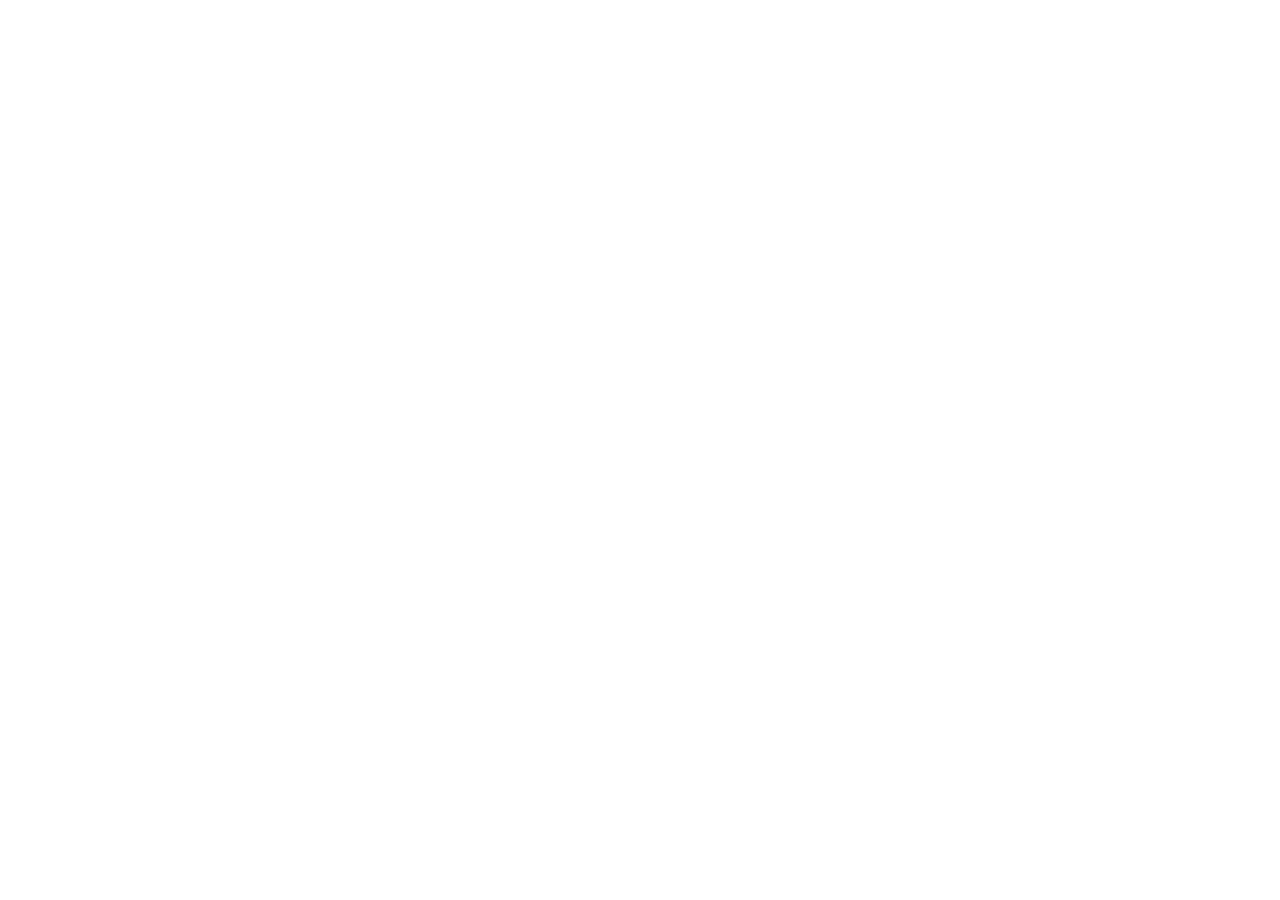
==== src/index.html @ 79714440 "Upload the site" ====
<!doctype html>
<html lang="en">
  <head>
    <meta charset="UTF-8" />
    <meta name="viewport" content="width=device-width, initial-scale=1.0" />
    <title>My Google AI Studio App</title>
    <script type="module" crossorigin src="/assets/index-BWp8dYPQ.js"></script>
    <link rel="stylesheet" crossorigin href="/assets/index--TZGai0R.css">
  </head>
  <body>
    <div id="root"></div>
  </body>
</html>
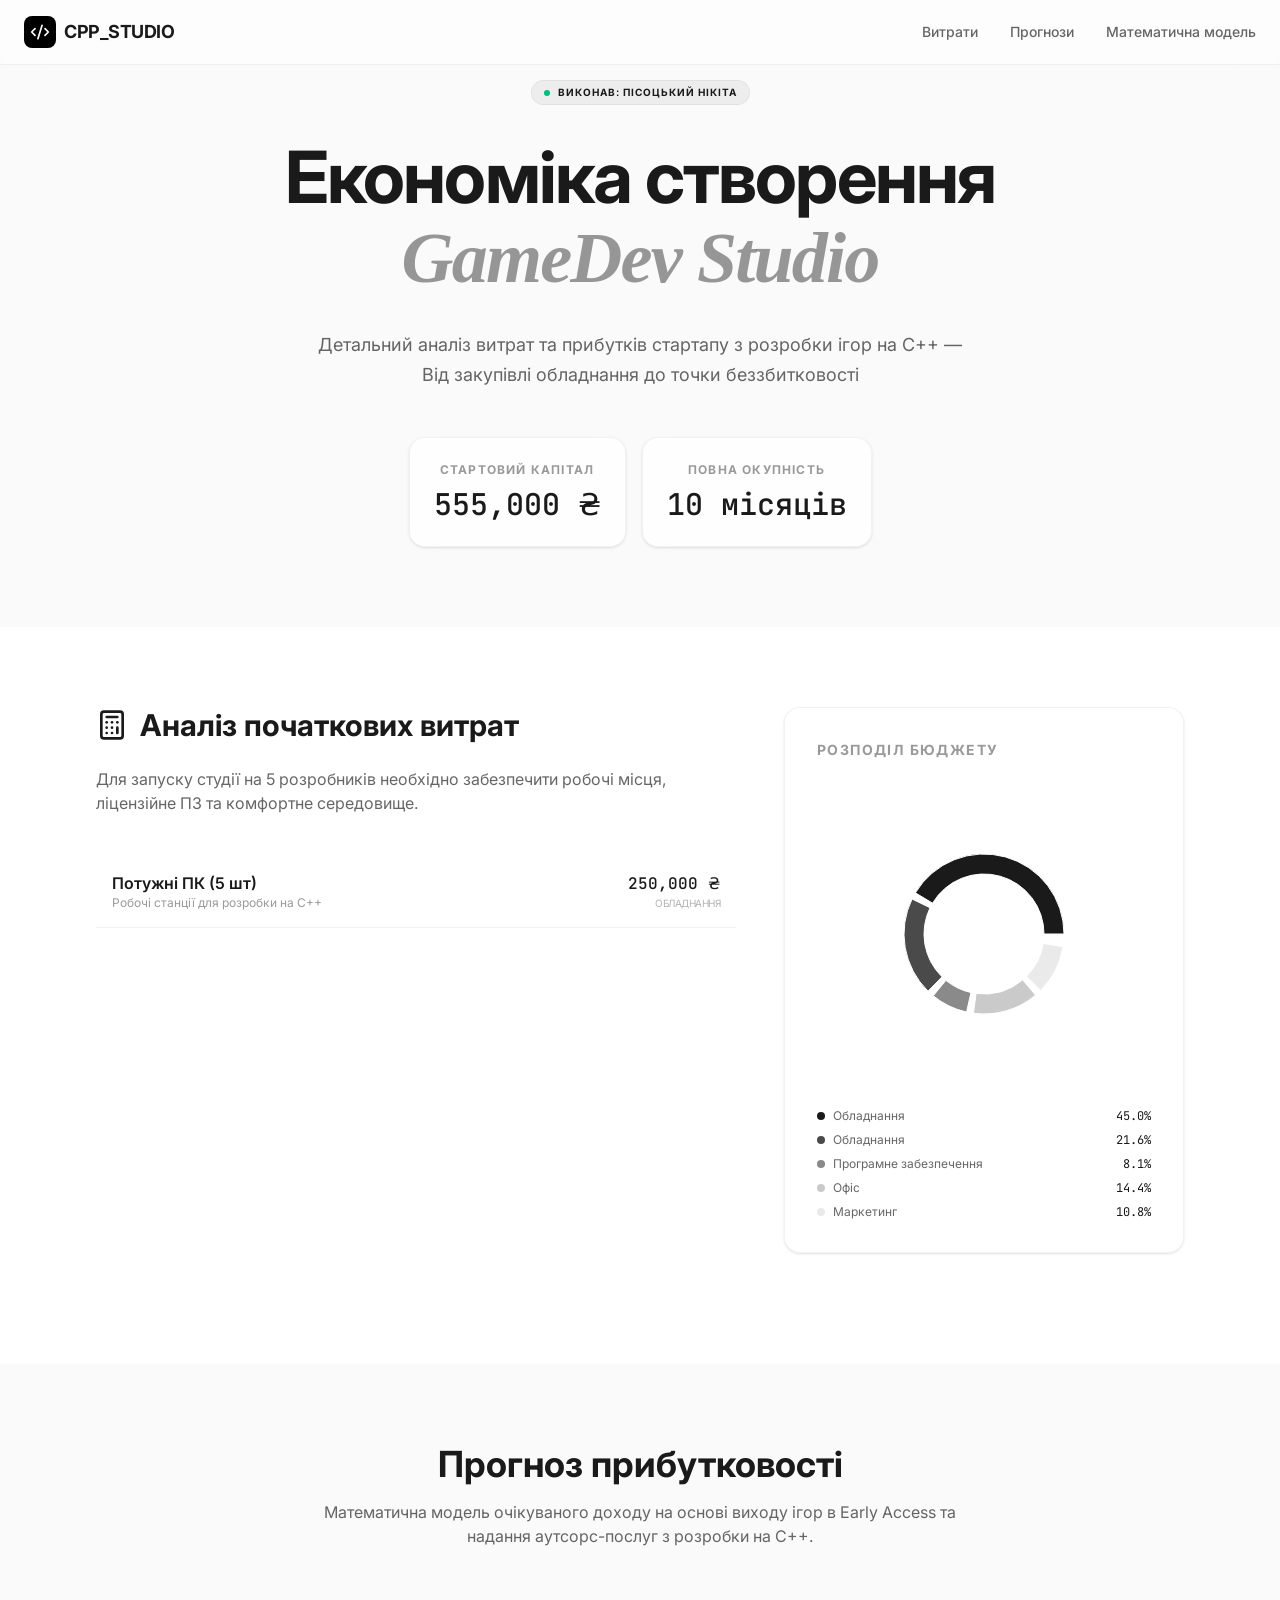
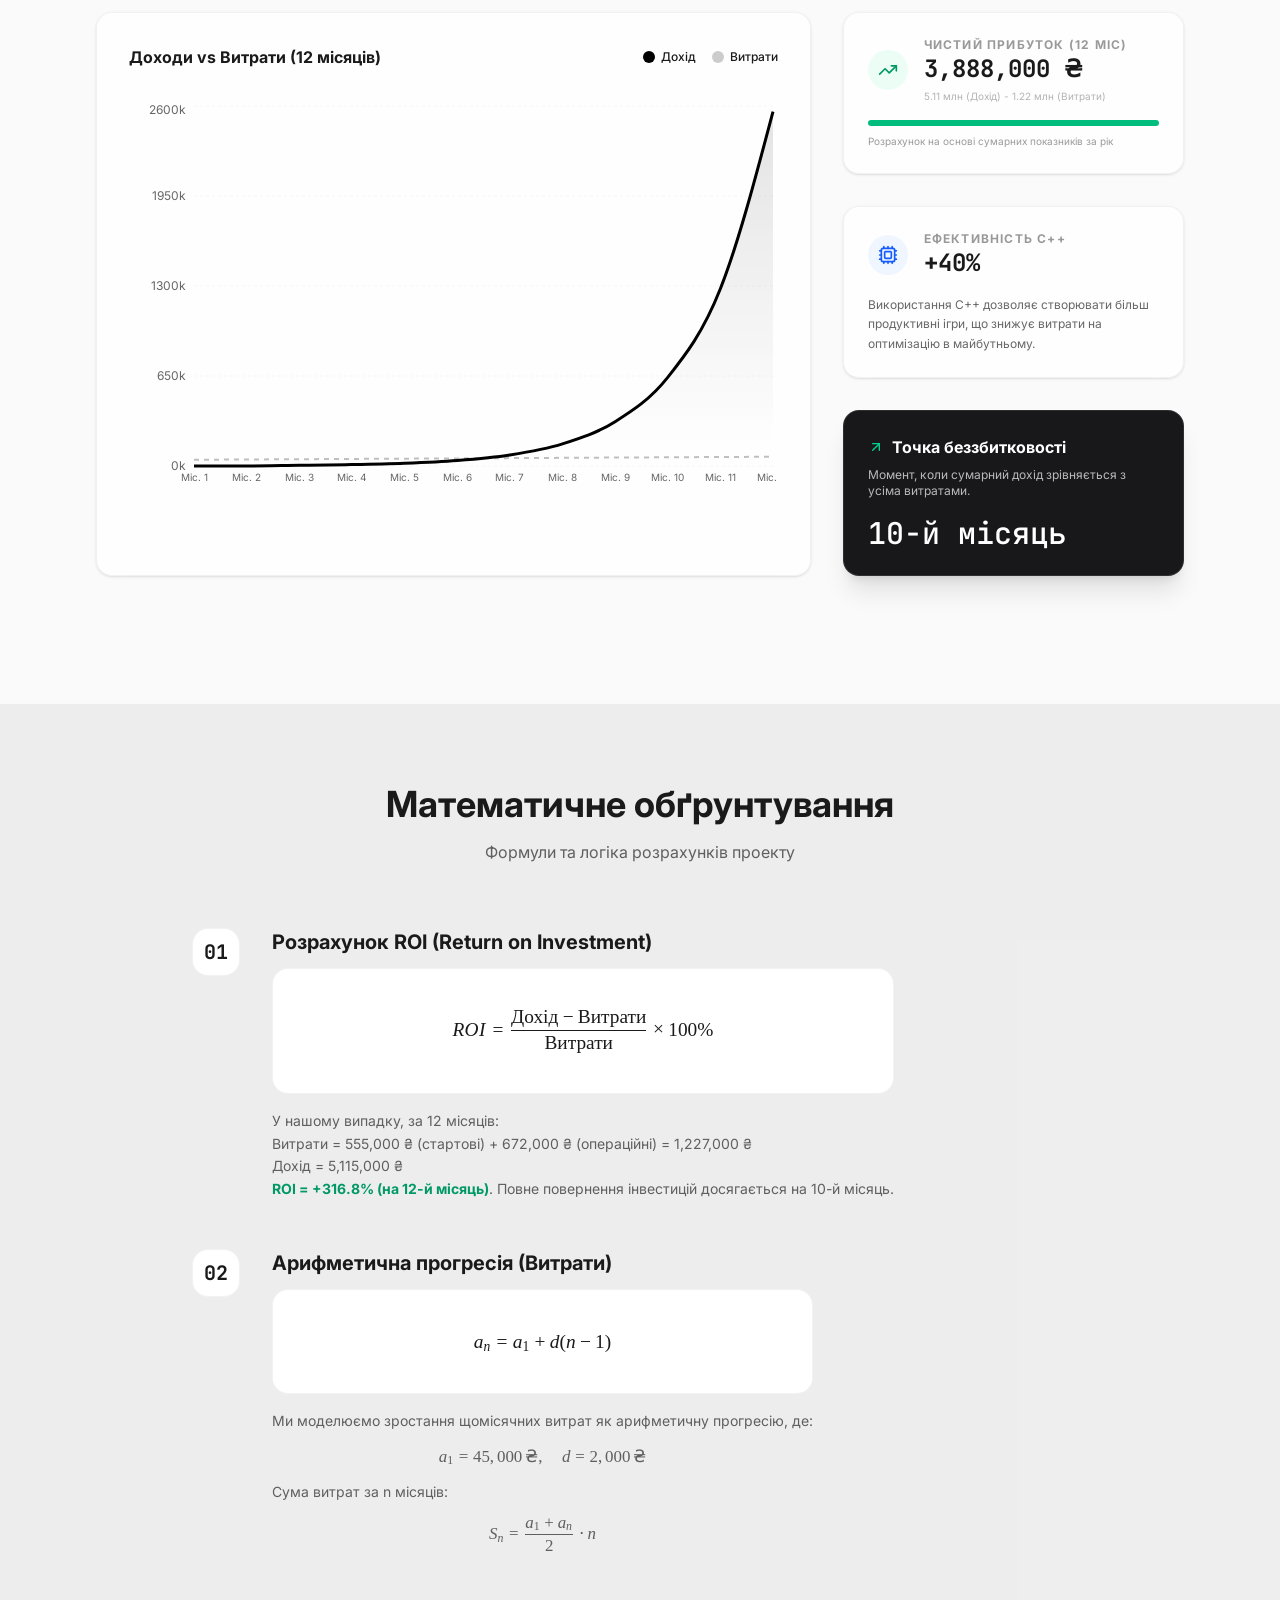
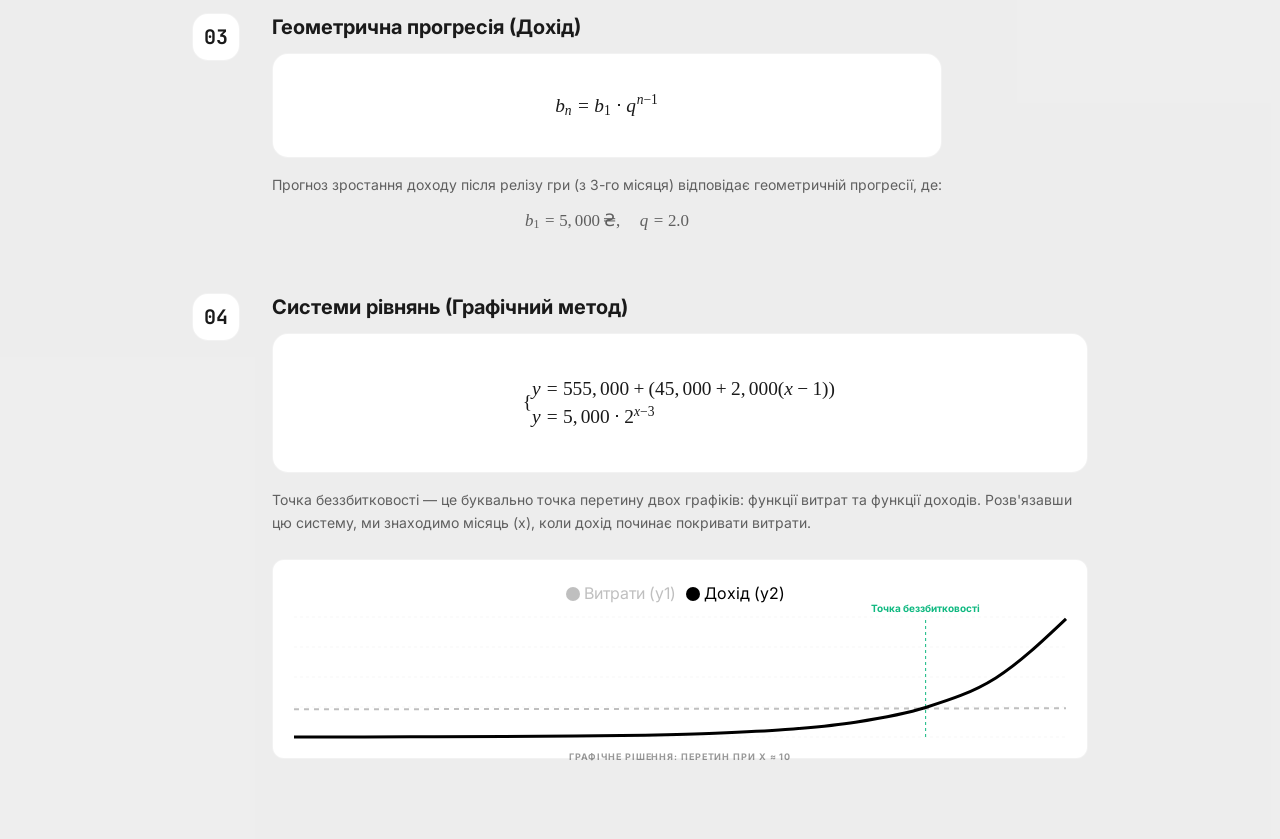
==== commit a95e2fb1: "UPDATED!" ====
--- a/src/index.html
+++ b/src/index.html
@@ -3,9 +3,9 @@
   <head>
     <meta charset="UTF-8" />
     <meta name="viewport" content="width=device-width, initial-scale=1.0" />
-    <title>My Google AI Studio App</title>
-    <script type="module" crossorigin src="/assets/index-BWp8dYPQ.js"></script>
-    <link rel="stylesheet" crossorigin href="/assets/index--TZGai0R.css">
+    <title>CppStudio | Math Project</title>
+    <script type="module" crossorigin src="./assets/index-BYN1_h3f.js"></script>
+    <link rel="stylesheet" crossorigin href="./assets/index-CWiPK-jm.css">
   </head>
   <body>
     <div id="root"></div>
--- a/src/assets/index-CWiPK-jm.css
+++ b/src/assets/index-CWiPK-jm.css
@@ -0,0 +1 @@
+@import"https://fonts.googleapis.com/css2?family=Inter:wght@300;400;500;600;700&family=JetBrains+Mono:wght@400;500&display=swap";@font-face{font-display:block;font-family:KaTeX_AMS;font-style:normal;font-weight:400;src:url(/assets/KaTeX_AMS-Regular-BQhdFMY1.woff2) format("woff2"),url(/assets/KaTeX_AMS-Regular-DMm9YOAa.woff) format("woff"),url(/assets/KaTeX_AMS-Regular-DRggAlZN.ttf) format("truetype")}@font-face{font-display:block;font-family:KaTeX_Caligraphic;font-style:normal;font-weight:700;src:url(/assets/KaTeX_Caligraphic-Bold-Dq_IR9rO.woff2) format("woff2"),url(/assets/KaTeX_Caligraphic-Bold-BEiXGLvX.woff) format("woff"),url(/assets/KaTeX_Caligraphic-Bold-ATXxdsX0.ttf) format("truetype")}@font-face{font-display:block;font-family:KaTeX_Caligraphic;font-style:normal;font-weight:400;src:url(/assets/KaTeX_Caligraphic-Regular-Di6jR-x-.woff2) format("woff2"),url(/assets/KaTeX_Caligraphic-Regular-CTRA-rTL.woff) format("woff"),url(/assets/KaTeX_Caligraphic-Regular-wX97UBjC.ttf) format("truetype")}@font-face{font-display:block;font-family:KaTeX_Fraktur;font-style:normal;font-weight:700;src:url(/assets/KaTeX_Fraktur-Bold-CL6g_b3V.woff2) format("woff2"),url(/assets/KaTeX_Fraktur-Bold-BsDP51OF.woff) format("woff"),url(/assets/KaTeX_Fraktur-Bold-BdnERNNW.ttf) format("truetype")}@font-face{font-display:block;font-family:KaTeX_Fraktur;font-style:normal;font-weight:400;src:url(/assets/KaTeX_Fraktur-Regular-CTYiF6lA.woff2) format("woff2"),url(/assets/KaTeX_Fraktur-Regular-Dxdc4cR9.woff) format("woff"),url(/assets/KaTeX_Fraktur-Regular-CB_wures.ttf) format("truetype")}@font-face{font-display:block;font-family:KaTeX_Main;font-style:normal;font-weight:700;src:url(/assets/KaTeX_Main-Bold-Cx986IdX.woff2) format("woff2"),url(/assets/KaTeX_Main-Bold-Jm3AIy58.woff) format("woff"),url(/assets/KaTeX_Main-Bold-waoOVXN0.ttf) format("truetype")}@font-face{font-display:block;font-family:KaTeX_Main;font-style:italic;font-weight:700;src:url(/assets/KaTeX_Main-BoldItalic-DxDJ3AOS.woff2) format("woff2"),url(/assets/KaTeX_Main-BoldItalic-SpSLRI95.woff) format("woff"),url(/assets/KaTeX_Main-BoldItalic-DzxPMmG6.ttf) format("truetype")}@font-face{font-display:block;font-family:KaTeX_Main;font-style:italic;font-weight:400;src:url(/assets/KaTeX_Main-Italic-NWA7e6Wa.woff2) format("woff2"),url(/assets/KaTeX_Main-Italic-BMLOBm91.woff) format("woff"),url(/assets/KaTeX_Main-Italic-3WenGoN9.ttf) format("truetype")}@font-face{font-display:block;font-family:KaTeX_Main;font-style:normal;font-weight:400;src:url(/assets/KaTeX_Main-Regular-B22Nviop.woff2) format("woff2"),url(/assets/KaTeX_Main-Regular-Dr94JaBh.woff) format("woff"),url(/assets/KaTeX_Main-Regular-ypZvNtVU.ttf) format("truetype")}@font-face{font-display:block;font-family:KaTeX_Math;font-style:italic;font-weight:700;src:url(/assets/KaTeX_Math-BoldItalic-CZnvNsCZ.woff2) format("woff2"),url(/assets/KaTeX_Math-BoldItalic-iY-2wyZ7.woff) format("woff"),url(/assets/KaTeX_Math-BoldItalic-B3XSjfu4.ttf) format("truetype")}@font-face{font-display:block;font-family:KaTeX_Math;font-style:italic;font-weight:400;src:url(/assets/KaTeX_Math-Italic-t53AETM-.woff2) format("woff2"),url(/assets/KaTeX_Math-Italic-DA0__PXp.woff) format("woff"),url(/assets/KaTeX_Math-Italic-flOr_0UB.ttf) format("truetype")}@font-face{font-display:block;font-family:KaTeX_SansSerif;font-style:normal;font-weight:700;src:url(/assets/KaTeX_SansSerif-Bold-D1sUS0GD.woff2) format("woff2"),url(/assets/KaTeX_SansSerif-Bold-DbIhKOiC.woff) format("woff"),url(/assets/KaTeX_SansSerif-Bold-CFMepnvq.ttf) format("truetype")}@font-face{font-display:block;font-family:KaTeX_SansSerif;font-style:italic;font-weight:400;src:url(/assets/KaTeX_SansSerif-Italic-C3H0VqGB.woff2) format("woff2"),url(/assets/KaTeX_SansSerif-Italic-DN2j7dab.woff) format("woff"),url(/assets/KaTeX_SansSerif-Italic-YYjJ1zSn.ttf) format("truetype")}@font-face{font-display:block;font-family:KaTeX_SansSerif;font-style:normal;font-weight:400;src:url(/assets/KaTeX_SansSerif-Regular-DDBCnlJ7.woff2) format("woff2"),url(/assets/KaTeX_SansSerif-Regular-CS6fqUqJ.woff) format("woff"),url(/assets/KaTeX_SansSerif-Regular-BNo7hRIc.ttf) format("truetype")}@font-face{font-display:block;font-family:KaTeX_Script;font-style:normal;font-weight:400;src:url(/assets/KaTeX_Script-Regular-D3wIWfF6.woff2) format("woff2"),url(/assets/KaTeX_Script-Regular-D5yQViql.woff) format("woff"),url(/assets/KaTeX_Script-Regular-C5JkGWo-.ttf) format("truetype")}@font-face{font-display:block;font-family:KaTeX_Size1;font-style:normal;font-weight:400;src:url(/assets/KaTeX_Size1-Regular-mCD8mA8B.woff2) format("woff2"),url(/assets/KaTeX_Size1-Regular-C195tn64.woff) format("woff"),url(/assets/KaTeX_Size1-Regular-Dbsnue_I.ttf) format("truetype")}@font-face{font-display:block;font-family:KaTeX_Size2;font-style:normal;font-weight:400;src:url(/assets/KaTeX_Size2-Regular-Dy4dx90m.woff2) format("woff2"),url(/assets/KaTeX_Size2-Regular-oD1tc_U0.woff) format("woff"),url(/assets/KaTeX_Size2-Regular-B7gKUWhC.ttf) format("truetype")}@font-face{font-display:block;font-family:KaTeX_Size3;font-style:normal;font-weight:400;src:url([data-uri]) format("woff2"),url(/assets/KaTeX_Size3-Regular-CTq5MqoE.woff) format("woff"),url(/assets/KaTeX_Size3-Regular-DgpXs0kz.ttf) format("truetype")}@font-face{font-display:block;font-family:KaTeX_Size4;font-style:normal;font-weight:400;src:url(/assets/KaTeX_Size4-Regular-Dl5lxZxV.woff2) format("woff2"),url(/assets/KaTeX_Size4-Regular-BF-4gkZK.woff) format("woff"),url(/assets/KaTeX_Size4-Regular-DWFBv043.ttf) format("truetype")}@font-face{font-display:block;font-family:KaTeX_Typewriter;font-style:normal;font-weight:400;src:url(/assets/KaTeX_Typewriter-Regular-CO6r4hn1.woff2) format("woff2"),url(/assets/KaTeX_Typewriter-Regular-C0xS9mPB.woff) format("woff"),url(/assets/KaTeX_Typewriter-Regular-D3Ib7_Hf.ttf) format("truetype")}.katex{font: 1.21em KaTeX_Main,Times New Roman,serif;line-height:1.2;position:relative;text-indent:0;text-rendering:auto}.katex *{-ms-high-contrast-adjust:none!important;border-color:currentColor}.katex .katex-version:after{content:"0.16.40"}.katex .katex-mathml{clip:rect(1px,1px,1px,1px);border:0;height:1px;overflow:hidden;padding:0;position:absolute;width:1px}.katex .katex-html>.newline{display:block}.katex .base{position:relative;white-space:nowrap;width:-webkit-min-content;width:-moz-min-content;width:min-content}.katex .base,.katex .strut{display:inline-block}.katex .textbf{font-weight:700}.katex .textit{font-style:italic}.katex .textrm{font-family:KaTeX_Main}.katex .textsf{font-family:KaTeX_SansSerif}.katex .texttt{font-family:KaTeX_Typewriter}.katex .mathnormal{font-family:KaTeX_Math;font-style:italic}.katex .mathit{font-family:KaTeX_Main;font-style:italic}.katex .mathrm{font-style:normal}.katex .mathbf{font-family:KaTeX_Main;font-weight:700}.katex .boldsymbol{font-family:KaTeX_Math;font-style:italic;font-weight:700}.katex .amsrm,.katex .mathbb,.katex .textbb{font-family:KaTeX_AMS}.katex .mathcal{font-family:KaTeX_Caligraphic}.katex .mathfrak,.katex .textfrak{font-family:KaTeX_Fraktur}.katex .mathboldfrak,.katex .textboldfrak{font-family:KaTeX_Fraktur;font-weight:700}.katex .mathtt{font-family:KaTeX_Typewriter}.katex .mathscr,.katex .textscr{font-family:KaTeX_Script}.katex .mathsf,.katex .textsf{font-family:KaTeX_SansSerif}.katex .mathboldsf,.katex .textboldsf{font-family:KaTeX_SansSerif;font-weight:700}.katex .mathitsf,.katex .mathsfit,.katex .textitsf{font-family:KaTeX_SansSerif;font-style:italic}.katex .mainrm{font-family:KaTeX_Main;font-style:normal}.katex .vlist-t{border-collapse:collapse;display:inline-table;table-layout:fixed}.katex .vlist-r{display:table-row}.katex .vlist{display:table-cell;position:relative;vertical-align:bottom}.katex .vlist>span{display:block;height:0;position:relative}.katex .vlist>span>span{display:inline-block}.katex .vlist>span>.pstrut{overflow:hidden;width:0}.katex .vlist-t2{margin-right:-2px}.katex .vlist-s{display:table-cell;font-size:1px;min-width:2px;vertical-align:bottom;width:2px}.katex .vbox{align-items:baseline;display:inline-flex;flex-direction:column}.katex .hbox{width:100%}.katex .hbox,.katex .thinbox{display:inline-flex;flex-direction:row}.katex .thinbox{max-width:0;width:0}.katex .msupsub{text-align:left}.katex .mfrac>span>span{text-align:center}.katex .mfrac .frac-line{border-bottom-style:solid;display:inline-block;width:100%}.katex .hdashline,.katex .hline,.katex .mfrac .frac-line,.katex .overline .overline-line,.katex .rule,.katex .underline .underline-line{min-height:1px}.katex .mspace{display:inline-block}.katex .smash{display:inline;line-height:0}.katex .clap,.katex .llap,.katex .rlap{position:relative;width:0}.katex .clap>.inner,.katex .llap>.inner,.katex .rlap>.inner{position:absolute}.katex .clap>.fix,.katex .llap>.fix,.katex .rlap>.fix{display:inline-block}.katex .llap>.inner{right:0}.katex .clap>.inner,.katex .rlap>.inner{left:0}.katex .clap>.inner>span{margin-left:-50%;margin-right:50%}.katex .rule{border:0 solid;display:inline-block;position:relative}.katex .hline,.katex .overline .overline-line,.katex .underline .underline-line{border-bottom-style:solid;display:inline-block;width:100%}.katex .hdashline{border-bottom-style:dashed;display:inline-block;width:100%}.katex .sqrt>.root{margin-left:.2777777778em;margin-right:-.5555555556em}.katex .fontsize-ensurer.reset-size1.size1,.katex .sizing.reset-size1.size1{font-size:1em}.katex .fontsize-ensurer.reset-size1.size2,.katex .sizing.reset-size1.size2{font-size:1.2em}.katex .fontsize-ensurer.reset-size1.size3,.katex .sizing.reset-size1.size3{font-size:1.4em}.katex .fontsize-ensurer.reset-size1.size4,.katex .sizing.reset-size1.size4{font-size:1.6em}.katex .fontsize-ensurer.reset-size1.size5,.katex .sizing.reset-size1.size5{font-size:1.8em}.katex .fontsize-ensurer.reset-size1.size6,.katex .sizing.reset-size1.size6{font-size:2em}.katex .fontsize-ensurer.reset-size1.size7,.katex .sizing.reset-size1.size7{font-size:2.4em}.katex .fontsize-ensurer.reset-size1.size8,.katex .sizing.reset-size1.size8{font-size:2.88em}.katex .fontsize-ensurer.reset-size1.size9,.katex .sizing.reset-size1.size9{font-size:3.456em}.katex .fontsize-ensurer.reset-size1.size10,.katex .sizing.reset-size1.size10{font-size:4.148em}.katex .fontsize-ensurer.reset-size1.size11,.katex .sizing.reset-size1.size11{font-size:4.976em}.katex .fontsize-ensurer.reset-size2.size1,.katex .sizing.reset-size2.size1{font-size:.8333333333em}.katex .fontsize-ensurer.reset-size2.size2,.katex .sizing.reset-size2.size2{font-size:1em}.katex .fontsize-ensurer.reset-size2.size3,.katex .sizing.reset-size2.size3{font-size:1.1666666667em}.katex .fontsize-ensurer.reset-size2.size4,.katex .sizing.reset-size2.size4{font-size:1.3333333333em}.katex .fontsize-ensurer.reset-size2.size5,.katex .sizing.reset-size2.size5{font-size:1.5em}.katex .fontsize-ensurer.reset-size2.size6,.katex .sizing.reset-size2.size6{font-size:1.6666666667em}.katex .fontsize-ensurer.reset-size2.size7,.katex .sizing.reset-size2.size7{font-size:2em}.katex .fontsize-ensurer.reset-size2.size8,.katex .sizing.reset-size2.size8{font-size:2.4em}.katex .fontsize-ensurer.reset-size2.size9,.katex .sizing.reset-size2.size9{font-size:2.88em}.katex .fontsize-ensurer.reset-size2.size10,.katex .sizing.reset-size2.size10{font-size:3.4566666667em}.katex .fontsize-ensurer.reset-size2.size11,.katex .sizing.reset-size2.size11{font-size:4.1466666667em}.katex .fontsize-ensurer.reset-size3.size1,.katex .sizing.reset-size3.size1{font-size:.7142857143em}.katex .fontsize-ensurer.reset-size3.size2,.katex .sizing.reset-size3.size2{font-size:.8571428571em}.katex .fontsize-ensurer.reset-size3.size3,.katex .sizing.reset-size3.size3{font-size:1em}.katex .fontsize-ensurer.reset-size3.size4,.katex .sizing.reset-size3.size4{font-size:1.1428571429em}.katex .fontsize-ensurer.reset-size3.size5,.katex .sizing.reset-size3.size5{font-size:1.2857142857em}.katex .fontsize-ensurer.reset-size3.size6,.katex .sizing.reset-size3.size6{font-size:1.4285714286em}.katex .fontsize-ensurer.reset-size3.size7,.katex .sizing.reset-size3.size7{font-size:1.7142857143em}.katex .fontsize-ensurer.reset-size3.size8,.katex .sizing.reset-size3.size8{font-size:2.0571428571em}.katex .fontsize-ensurer.reset-size3.size9,.katex .sizing.reset-size3.size9{font-size:2.4685714286em}.katex .fontsize-ensurer.reset-size3.size10,.katex .sizing.reset-size3.size10{font-size:2.9628571429em}.katex .fontsize-ensurer.reset-size3.size11,.katex .sizing.reset-size3.size11{font-size:3.5542857143em}.katex .fontsize-ensurer.reset-size4.size1,.katex .sizing.reset-size4.size1{font-size:.625em}.katex .fontsize-ensurer.reset-size4.size2,.katex .sizing.reset-size4.size2{font-size:.75em}.katex .fontsize-ensurer.reset-size4.size3,.katex .sizing.reset-size4.size3{font-size:.875em}.katex .fontsize-ensurer.reset-size4.size4,.katex .sizing.reset-size4.size4{font-size:1em}.katex .fontsize-ensurer.reset-size4.size5,.katex .sizing.reset-size4.size5{font-size:1.125em}.katex .fontsize-ensurer.reset-size4.size6,.katex .sizing.reset-size4.size6{font-size:1.25em}.katex .fontsize-ensurer.reset-size4.size7,.katex .sizing.reset-size4.size7{font-size:1.5em}.katex .fontsize-ensurer.reset-size4.size8,.katex .sizing.reset-size4.size8{font-size:1.8em}.katex .fontsize-ensurer.reset-size4.size9,.katex .sizing.reset-size4.size9{font-size:2.16em}.katex .fontsize-ensurer.reset-size4.size10,.katex .sizing.reset-size4.size10{font-size:2.5925em}.katex .fontsize-ensurer.reset-size4.size11,.katex .sizing.reset-size4.size11{font-size:3.11em}.katex .fontsize-ensurer.reset-size5.size1,.katex .sizing.reset-size5.size1{font-size:.5555555556em}.katex .fontsize-ensurer.reset-size5.size2,.katex .sizing.reset-size5.size2{font-size:.6666666667em}.katex .fontsize-ensurer.reset-size5.size3,.katex .sizing.reset-size5.size3{font-size:.7777777778em}.katex .fontsize-ensurer.reset-size5.size4,.katex .sizing.reset-size5.size4{font-size:.8888888889em}.katex .fontsize-ensurer.reset-size5.size5,.katex .sizing.reset-size5.size5{font-size:1em}.katex .fontsize-ensurer.reset-size5.size6,.katex .sizing.reset-size5.size6{font-size:1.1111111111em}.katex .fontsize-ensurer.reset-size5.size7,.katex .sizing.reset-size5.size7{font-size:1.3333333333em}.katex .fontsize-ensurer.reset-size5.size8,.katex .sizing.reset-size5.size8{font-size:1.6em}.katex .fontsize-ensurer.reset-size5.size9,.katex .sizing.reset-size5.size9{font-size:1.92em}.katex .fontsize-ensurer.reset-size5.size10,.katex .sizing.reset-size5.size10{font-size:2.3044444444em}.katex .fontsize-ensurer.reset-size5.size11,.katex .sizing.reset-size5.size11{font-size:2.7644444444em}.katex .fontsize-ensurer.reset-size6.size1,.katex .sizing.reset-size6.size1{font-size:.5em}.katex .fontsize-ensurer.reset-size6.size2,.katex .sizing.reset-size6.size2{font-size:.6em}.katex .fontsize-ensurer.reset-size6.size3,.katex .sizing.reset-size6.size3{font-size:.7em}.katex .fontsize-ensurer.reset-size6.size4,.katex .sizing.reset-size6.size4{font-size:.8em}.katex .fontsize-ensurer.reset-size6.size5,.katex .sizing.reset-size6.size5{font-size:.9em}.katex .fontsize-ensurer.reset-size6.size6,.katex .sizing.reset-size6.size6{font-size:1em}.katex .fontsize-ensurer.reset-size6.size7,.katex .sizing.reset-size6.size7{font-size:1.2em}.katex .fontsize-ensurer.reset-size6.size8,.katex .sizing.reset-size6.size8{font-size:1.44em}.katex .fontsize-ensurer.reset-size6.size9,.katex .sizing.reset-size6.size9{font-size:1.728em}.katex .fontsize-ensurer.reset-size6.size10,.katex .sizing.reset-size6.size10{font-size:2.074em}.katex .fontsize-ensurer.reset-size6.size11,.katex .sizing.reset-size6.size11{font-size:2.488em}.katex .fontsize-ensurer.reset-size7.size1,.katex .sizing.reset-size7.size1{font-size:.4166666667em}.katex .fontsize-ensurer.reset-size7.size2,.katex .sizing.reset-size7.size2{font-size:.5em}.katex .fontsize-ensurer.reset-size7.size3,.katex .sizing.reset-size7.size3{font-size:.5833333333em}.katex .fontsize-ensurer.reset-size7.size4,.katex .sizing.reset-size7.size4{font-size:.6666666667em}.katex .fontsize-ensurer.reset-size7.size5,.katex .sizing.reset-size7.size5{font-size:.75em}.katex .fontsize-ensurer.reset-size7.size6,.katex .sizing.reset-size7.size6{font-size:.8333333333em}.katex .fontsize-ensurer.reset-size7.size7,.katex .sizing.reset-size7.size7{font-size:1em}.katex .fontsize-ensurer.reset-size7.size8,.katex .sizing.reset-size7.size8{font-size:1.2em}.katex .fontsize-ensurer.reset-size7.size9,.katex .sizing.reset-size7.size9{font-size:1.44em}.katex .fontsize-ensurer.reset-size7.size10,.katex .sizing.reset-size7.size10{font-size:1.7283333333em}.katex .fontsize-ensurer.reset-size7.size11,.katex .sizing.reset-size7.size11{font-size:2.0733333333em}.katex .fontsize-ensurer.reset-size8.size1,.katex .sizing.reset-size8.size1{font-size:.3472222222em}.katex .fontsize-ensurer.reset-size8.size2,.katex .sizing.reset-size8.size2{font-size:.4166666667em}.katex .fontsize-ensurer.reset-size8.size3,.katex .sizing.reset-size8.size3{font-size:.4861111111em}.katex .fontsize-ensurer.reset-size8.size4,.katex .sizing.reset-size8.size4{font-size:.5555555556em}.katex .fontsize-ensurer.reset-size8.size5,.katex .sizing.reset-size8.size5{font-size:.625em}.katex .fontsize-ensurer.reset-size8.size6,.katex .sizing.reset-size8.size6{font-size:.6944444444em}.katex .fontsize-ensurer.reset-size8.size7,.katex .sizing.reset-size8.size7{font-size:.8333333333em}.katex .fontsize-ensurer.reset-size8.size8,.katex .sizing.reset-size8.size8{font-size:1em}.katex .fontsize-ensurer.reset-size8.size9,.katex .sizing.reset-size8.size9{font-size:1.2em}.katex .fontsize-ensurer.reset-size8.size10,.katex .sizing.reset-size8.size10{font-size:1.4402777778em}.katex .fontsize-ensurer.reset-size8.size11,.katex .sizing.reset-size8.size11{font-size:1.7277777778em}.katex .fontsize-ensurer.reset-size9.size1,.katex .sizing.reset-size9.size1{font-size:.2893518519em}.katex .fontsize-ensurer.reset-size9.size2,.katex .sizing.reset-size9.size2{font-size:.3472222222em}.katex .fontsize-ensurer.reset-size9.size3,.katex .sizing.reset-size9.size3{font-size:.4050925926em}.katex .fontsize-ensurer.reset-size9.size4,.katex .sizing.reset-size9.size4{font-size:.462962963em}.katex .fontsize-ensurer.reset-size9.size5,.katex .sizing.reset-size9.size5{font-size:.5208333333em}.katex .fontsize-ensurer.reset-size9.size6,.katex .sizing.reset-size9.size6{font-size:.5787037037em}.katex .fontsize-ensurer.reset-size9.size7,.katex .sizing.reset-size9.size7{font-size:.6944444444em}.katex .fontsize-ensurer.reset-size9.size8,.katex .sizing.reset-size9.size8{font-size:.8333333333em}.katex .fontsize-ensurer.reset-size9.size9,.katex .sizing.reset-size9.size9{font-size:1em}.katex .fontsize-ensurer.reset-size9.size10,.katex .sizing.reset-size9.size10{font-size:1.2002314815em}.katex .fontsize-ensurer.reset-size9.size11,.katex .sizing.reset-size9.size11{font-size:1.4398148148em}.katex .fontsize-ensurer.reset-size10.size1,.katex .sizing.reset-size10.size1{font-size:.2410800386em}.katex .fontsize-ensurer.reset-size10.size2,.katex .sizing.reset-size10.size2{font-size:.2892960463em}.katex .fontsize-ensurer.reset-size10.size3,.katex .sizing.reset-size10.size3{font-size:.337512054em}.katex .fontsize-ensurer.reset-size10.size4,.katex .sizing.reset-size10.size4{font-size:.3857280617em}.katex .fontsize-ensurer.reset-size10.size5,.katex .sizing.reset-size10.size5{font-size:.4339440694em}.katex .fontsize-ensurer.reset-size10.size6,.katex .sizing.reset-size10.size6{font-size:.4821600771em}.katex .fontsize-ensurer.reset-size10.size7,.katex .sizing.reset-size10.size7{font-size:.5785920926em}.katex .fontsize-ensurer.reset-size10.size8,.katex .sizing.reset-size10.size8{font-size:.6943105111em}.katex .fontsize-ensurer.reset-size10.size9,.katex .sizing.reset-size10.size9{font-size:.8331726133em}.katex .fontsize-ensurer.reset-size10.size10,.katex .sizing.reset-size10.size10{font-size:1em}.katex .fontsize-ensurer.reset-size10.size11,.katex .sizing.reset-size10.size11{font-size:1.1996142719em}.katex .fontsize-ensurer.reset-size11.size1,.katex .sizing.reset-size11.size1{font-size:.2009646302em}.katex .fontsize-ensurer.reset-size11.size2,.katex .sizing.reset-size11.size2{font-size:.2411575563em}.katex .fontsize-ensurer.reset-size11.size3,.katex .sizing.reset-size11.size3{font-size:.2813504823em}.katex .fontsize-ensurer.reset-size11.size4,.katex .sizing.reset-size11.size4{font-size:.3215434084em}.katex .fontsize-ensurer.reset-size11.size5,.katex .sizing.reset-size11.size5{font-size:.3617363344em}.katex .fontsize-ensurer.reset-size11.size6,.katex .sizing.reset-size11.size6{font-size:.4019292605em}.katex .fontsize-ensurer.reset-size11.size7,.katex .sizing.reset-size11.size7{font-size:.4823151125em}.katex .fontsize-ensurer.reset-size11.size8,.katex .sizing.reset-size11.size8{font-size:.578778135em}.katex .fontsize-ensurer.reset-size11.size9,.katex .sizing.reset-size11.size9{font-size:.6945337621em}.katex .fontsize-ensurer.reset-size11.size10,.katex .sizing.reset-size11.size10{font-size:.8336012862em}.katex .fontsize-ensurer.reset-size11.size11,.katex .sizing.reset-size11.size11{font-size:1em}.katex .delimsizing.size1{font-family:KaTeX_Size1}.katex .delimsizing.size2{font-family:KaTeX_Size2}.katex .delimsizing.size3{font-family:KaTeX_Size3}.katex .delimsizing.size4{font-family:KaTeX_Size4}.katex .delimsizing.mult .delim-size1>span{font-family:KaTeX_Size1}.katex .delimsizing.mult .delim-size4>span{font-family:KaTeX_Size4}.katex .nulldelimiter{display:inline-block;width:.12em}.katex .delimcenter,.katex .op-symbol{position:relative}.katex .op-symbol.small-op{font-family:KaTeX_Size1}.katex .op-symbol.large-op{font-family:KaTeX_Size2}.katex .accent>.vlist-t,.katex .op-limits>.vlist-t{text-align:center}.katex .accent .accent-body{position:relative}.katex .accent .accent-body:not(.accent-full){width:0}.katex .overlay{display:block}.katex .mtable .vertical-separator{display:inline-block;min-width:1px}.katex .mtable .arraycolsep{display:inline-block}.katex .mtable .col-align-c>.vlist-t{text-align:center}.katex .mtable .col-align-l>.vlist-t{text-align:left}.katex .mtable .col-align-r>.vlist-t{text-align:right}.katex .svg-align{text-align:left}.katex svg{fill:currentColor;stroke:currentColor;display:block;height:inherit;position:absolute;width:100%}.katex svg path{stroke:none}.katex svg{fill-rule:nonzero;fill-opacity:1;stroke-width:1;stroke-linecap:butt;stroke-linejoin:miter;stroke-miterlimit:4;stroke-dasharray:none;stroke-dashoffset:0;stroke-opacity:1}.katex img{border-style:none;max-height:none;max-width:none;min-height:0;min-width:0}.katex .stretchy{display:block;overflow:hidden;position:relative;width:100%}.katex .stretchy:after,.katex .stretchy:before{content:""}.katex .hide-tail{overflow:hidden;position:relative;width:100%}.katex .halfarrow-left{left:0;overflow:hidden;position:absolute;width:50.2%}.katex .halfarrow-right{overflow:hidden;position:absolute;right:0;width:50.2%}.katex .brace-left{left:0;overflow:hidden;position:absolute;width:25.1%}.katex .brace-center{left:25%;overflow:hidden;position:absolute;width:50%}.katex .brace-right{overflow:hidden;position:absolute;right:0;width:25.1%}.katex .x-arrow-pad{padding:0 .5em}.katex .cd-arrow-pad{padding:0 .55556em 0 .27778em}.katex .mover,.katex .munder,.katex .x-arrow{text-align:center}.katex .boxpad{padding:0 .3em}.katex .fbox,.katex .fcolorbox{border:.04em solid;box-sizing:border-box}.katex .cancel-pad{padding:0 .2em}.katex .cancel-lap{margin-left:-.2em;margin-right:-.2em}.katex .sout{border-bottom-style:solid;border-bottom-width:.08em}.katex .angl{border-right:.049em solid;border-top:.049em solid;box-sizing:border-box;margin-right:.03889em}.katex .anglpad{padding:0 .03889em}.katex .eqn-num:before{content:"(" counter(katexEqnNo) ")";counter-increment:katexEqnNo}.katex .mml-eqn-num:before{content:"(" counter(mmlEqnNo) ")";counter-increment:mmlEqnNo}.katex .mtr-glue{width:50%}.katex .cd-vert-arrow{display:inline-block;position:relative}.katex .cd-label-left{display:inline-block;position:absolute;right:calc(50% + .3em);text-align:left}.katex .cd-label-right{display:inline-block;left:calc(50% + .3em);position:absolute;text-align:right}.katex-display{display:block;margin:1em 0;text-align:center}.katex-display>.katex{display:block;text-align:center;white-space:nowrap}.katex-display>.katex>.katex-html{display:block;position:relative}.katex-display>.katex>.katex-html>.tag{position:absolute;right:0}.katex-display.leqno>.katex>.katex-html>.tag{left:0;right:auto}.katex-display.fleqn>.katex{padding-left:2em;text-align:left}body{counter-reset:katexEqnNo mmlEqnNo}/*! tailwindcss v4.2.1 | MIT License | https://tailwindcss.com */@layer properties{@supports (((-webkit-hyphens:none)) and (not (margin-trim:inline))) or ((-moz-orient:inline) and (not (color:rgb(from red r g b)))){*,:before,:after,::backdrop{--tw-space-y-reverse:0;--tw-border-style:solid;--tw-leading:initial;--tw-font-weight:initial;--tw-tracking:initial;--tw-shadow:0 0 #0000;--tw-shadow-color:initial;--tw-shadow-alpha:100%;--tw-inset-shadow:0 0 #0000;--tw-inset-shadow-color:initial;--tw-inset-shadow-alpha:100%;--tw-ring-color:initial;--tw-ring-shadow:0 0 #0000;--tw-inset-ring-color:initial;--tw-inset-ring-shadow:0 0 #0000;--tw-ring-inset:initial;--tw-ring-offset-width:0px;--tw-ring-offset-color:#fff;--tw-ring-offset-shadow:0 0 #0000;--tw-backdrop-blur:initial;--tw-backdrop-brightness:initial;--tw-backdrop-contrast:initial;--tw-backdrop-grayscale:initial;--tw-backdrop-hue-rotate:initial;--tw-backdrop-invert:initial;--tw-backdrop-opacity:initial;--tw-backdrop-saturate:initial;--tw-backdrop-sepia:initial}}}@layer theme{:root,:host{--font-sans:"Inter", ui-sans-serif, system-ui, sans-serif;--font-serif:ui-serif, Georgia, Cambria, "Times New Roman", Times, serif;--font-mono:"JetBrains Mono", ui-monospace, SFMono-Regular, monospace;--color-emerald-50:oklch(97.9% .021 166.113);--color-emerald-400:oklch(76.5% .177 163.223);--color-emerald-500:oklch(69.6% .17 162.48);--color-emerald-600:oklch(59.6% .145 163.225);--color-blue-50:oklch(97% .014 254.604);--color-blue-600:oklch(54.6% .245 262.881);--color-zinc-900:oklch(21% .006 285.885);--color-black:#000;--color-white:#fff;--spacing:.25rem;--container-xl:36rem;--container-2xl:42rem;--container-4xl:56rem;--container-7xl:80rem;--text-xs:.75rem;--text-xs--line-height:calc(1 / .75);--text-sm:.875rem;--text-sm--line-height:calc(1.25 / .875);--text-lg:1.125rem;--text-lg--line-height:calc(1.75 / 1.125);--text-xl:1.25rem;--text-xl--line-height:calc(1.75 / 1.25);--text-2xl:1.5rem;--text-2xl--line-height:calc(2 / 1.5);--text-3xl:1.875rem;--text-3xl--line-height: 1.2 ;--text-4xl:2.25rem;--text-4xl--line-height:calc(2.5 / 2.25);--text-5xl:3rem;--text-5xl--line-height:1;--text-7xl:4.5rem;--text-7xl--line-height:1;--font-weight-medium:500;--font-weight-semibold:600;--font-weight-bold:700;--tracking-tighter:-.05em;--tracking-tight:-.025em;--tracking-widest:.1em;--leading-relaxed:1.625;--radius-lg:.5rem;--radius-xl:.75rem;--radius-2xl:1rem;--animate-pulse:pulse 2s cubic-bezier(.4, 0, .6, 1) infinite;--blur-md:12px;--blur-xl:24px;--default-transition-duration:.15s;--default-transition-timing-function:cubic-bezier(.4, 0, .2, 1);--default-font-family:var(--font-sans);--default-mono-font-family:var(--font-mono)}}@layer base{*,:after,:before,::backdrop{box-sizing:border-box;border:0 solid;margin:0;padding:0}::file-selector-button{box-sizing:border-box;border:0 solid;margin:0;padding:0}html,:host{-webkit-text-size-adjust:100%;-moz-tab-size:4;tab-size:4;line-height:1.5;font-family:var(--default-font-family,ui-sans-serif, system-ui, sans-serif, "Apple Color Emoji", "Segoe UI Emoji", "Segoe UI Symbol", "Noto Color Emoji");font-feature-settings:var(--default-font-feature-settings,normal);font-variation-settings:var(--default-font-variation-settings,normal);-webkit-tap-highlight-color:transparent}hr{height:0;color:inherit;border-top-width:1px}abbr:where([title]){-webkit-text-decoration:underline dotted;text-decoration:underline dotted}h1,h2,h3,h4,h5,h6{font-size:inherit;font-weight:inherit}a{color:inherit;-webkit-text-decoration:inherit;text-decoration:inherit}b,strong{font-weight:bolder}code,kbd,samp,pre{font-family:var(--default-mono-font-family,ui-monospace, SFMono-Regular, Menlo, Monaco, Consolas, "Liberation Mono", "Courier New", monospace);font-feature-settings:var(--default-mono-font-feature-settings,normal);font-variation-settings:var(--default-mono-font-variation-settings,normal);font-size:1em}small{font-size:80%}sub,sup{vertical-align:baseline;font-size:75%;line-height:0;position:relative}sub{bottom:-.25em}sup{top:-.5em}table{text-indent:0;border-color:inherit;border-collapse:collapse}:-moz-focusring{outline:auto}progress{vertical-align:baseline}summary{display:list-item}ol,ul,menu{list-style:none}img,svg,video,canvas,audio,iframe,embed,object{vertical-align:middle;display:block}img,video{max-width:100%;height:auto}button,input,select,optgroup,textarea{font:inherit;font-feature-settings:inherit;font-variation-settings:inherit;letter-spacing:inherit;color:inherit;opacity:1;background-color:#0000;border-radius:0}::file-selector-button{font:inherit;font-feature-settings:inherit;font-variation-settings:inherit;letter-spacing:inherit;color:inherit;opacity:1;background-color:#0000;border-radius:0}:where(select:is([multiple],[size])) optgroup{font-weight:bolder}:where(select:is([multiple],[size])) optgroup option{padding-inline-start:20px}::file-selector-button{margin-inline-end:4px}::placeholder{opacity:1}@supports (not ((-webkit-appearance:-apple-pay-button))) or (contain-intrinsic-size:1px){::placeholder{color:currentColor}@supports (color:color-mix(in lab,red,red)){::placeholder{color:color-mix(in oklab,currentcolor 50%,transparent)}}}textarea{resize:vertical}::-webkit-search-decoration{-webkit-appearance:none}::-webkit-date-and-time-value{min-height:1lh;text-align:inherit}::-webkit-datetime-edit{display:inline-flex}::-webkit-datetime-edit-fields-wrapper{padding:0}::-webkit-datetime-edit{padding-block:0}::-webkit-datetime-edit-year-field{padding-block:0}::-webkit-datetime-edit-month-field{padding-block:0}::-webkit-datetime-edit-day-field{padding-block:0}::-webkit-datetime-edit-hour-field{padding-block:0}::-webkit-datetime-edit-minute-field{padding-block:0}::-webkit-datetime-edit-second-field{padding-block:0}::-webkit-datetime-edit-millisecond-field{padding-block:0}::-webkit-datetime-edit-meridiem-field{padding-block:0}::-webkit-calendar-picker-indicator{line-height:1}:-moz-ui-invalid{box-shadow:none}button,input:where([type=button],[type=reset],[type=submit]){-webkit-appearance:button;-moz-appearance:button;appearance:button}::file-selector-button{-webkit-appearance:button;-moz-appearance:button;appearance:button}::-webkit-inner-spin-button{height:auto}::-webkit-outer-spin-button{height:auto}[hidden]:where(:not([hidden=until-found])){display:none!important}body{font-family:var(--font-sans);color:#1a1a1a;-webkit-font-smoothing:antialiased;-moz-osx-font-smoothing:grayscale;background-color:#fafafa}}@layer components;@layer utilities{.fixed{position:fixed}.sticky{position:sticky}.top-0{top:calc(var(--spacing) * 0)}.top-24{top:calc(var(--spacing) * 24)}.z-50{z-index:50}.mx-auto{margin-inline:auto}.mt-1{margin-top:calc(var(--spacing) * 1)}.mt-2{margin-top:calc(var(--spacing) * 2)}.mt-6{margin-top:calc(var(--spacing) * 6)}.mb-2{margin-bottom:calc(var(--spacing) * 2)}.mb-3{margin-bottom:calc(var(--spacing) * 3)}.mb-4{margin-bottom:calc(var(--spacing) * 4)}.mb-6{margin-bottom:calc(var(--spacing) * 6)}.mb-8{margin-bottom:calc(var(--spacing) * 8)}.mb-10{margin-bottom:calc(var(--spacing) * 10)}.mb-12{margin-bottom:calc(var(--spacing) * 12)}.mb-16{margin-bottom:calc(var(--spacing) * 16)}.ml-auto{margin-left:auto}.flex{display:flex}.grid{display:grid}.hidden{display:none}.inline-flex{display:inline-flex}.h-1\.5{height:calc(var(--spacing) * 1.5)}.h-2{height:calc(var(--spacing) * 2)}.h-3{height:calc(var(--spacing) * 3)}.h-4{height:calc(var(--spacing) * 4)}.h-5{height:calc(var(--spacing) * 5)}.h-8{height:calc(var(--spacing) * 8)}.h-10{height:calc(var(--spacing) * 10)}.h-12{height:calc(var(--spacing) * 12)}.h-16{height:calc(var(--spacing) * 16)}.h-\[200px\]{height:200px}.h-\[300px\]{height:300px}.h-\[400px\]{height:400px}.h-full{height:100%}.min-h-screen{min-height:100vh}.w-1\.5{width:calc(var(--spacing) * 1.5)}.w-2{width:calc(var(--spacing) * 2)}.w-3{width:calc(var(--spacing) * 3)}.w-4{width:calc(var(--spacing) * 4)}.w-5{width:calc(var(--spacing) * 5)}.w-8{width:calc(var(--spacing) * 8)}.w-10{width:calc(var(--spacing) * 10)}.w-12{width:calc(var(--spacing) * 12)}.w-full{width:100%}.max-w-2xl{max-width:var(--container-2xl)}.max-w-4xl{max-width:var(--container-4xl)}.max-w-7xl{max-width:var(--container-7xl)}.max-w-xl{max-width:var(--container-xl)}.min-w-\[200px\]{min-width:200px}.flex-1{flex:1}.shrink-0{flex-shrink:0}.animate-pulse{animation:var(--animate-pulse)}.grid-cols-1{grid-template-columns:repeat(1,minmax(0,1fr))}.flex-col{flex-direction:column}.flex-wrap{flex-wrap:wrap}.items-center{align-items:center}.items-start{align-items:flex-start}.justify-between{justify-content:space-between}.justify-center{justify-content:center}.gap-1\.5{gap:calc(var(--spacing) * 1.5)}.gap-2{gap:calc(var(--spacing) * 2)}.gap-3{gap:calc(var(--spacing) * 3)}.gap-4{gap:calc(var(--spacing) * 4)}.gap-8{gap:calc(var(--spacing) * 8)}.gap-12{gap:calc(var(--spacing) * 12)}:where(.space-y-2>:not(:last-child)){--tw-space-y-reverse:0;margin-block-start:calc(calc(var(--spacing) * 2) * var(--tw-space-y-reverse));margin-block-end:calc(calc(var(--spacing) * 2) * calc(1 - var(--tw-space-y-reverse)))}:where(.space-y-4>:not(:last-child)){--tw-space-y-reverse:0;margin-block-start:calc(calc(var(--spacing) * 4) * var(--tw-space-y-reverse));margin-block-end:calc(calc(var(--spacing) * 4) * calc(1 - var(--tw-space-y-reverse)))}:where(.space-y-8>:not(:last-child)){--tw-space-y-reverse:0;margin-block-start:calc(calc(var(--spacing) * 8) * var(--tw-space-y-reverse));margin-block-end:calc(calc(var(--spacing) * 8) * calc(1 - var(--tw-space-y-reverse)))}:where(.space-y-12>:not(:last-child)){--tw-space-y-reverse:0;margin-block-start:calc(calc(var(--spacing) * 12) * var(--tw-space-y-reverse));margin-block-end:calc(calc(var(--spacing) * 12) * calc(1 - var(--tw-space-y-reverse)))}.overflow-hidden{overflow:hidden}.overflow-x-auto{overflow-x:auto}.rounded-2xl{border-radius:var(--radius-2xl)}.rounded-full{border-radius:3.40282e38px}.rounded-lg{border-radius:var(--radius-lg)}.rounded-xl{border-radius:var(--radius-xl)}.border{border-style:var(--tw-border-style);border-width:1px}.border-b{border-bottom-style:var(--tw-border-style);border-bottom-width:1px}.border-black\/5{border-color:#0000000d}@supports (color:color-mix(in lab,red,red)){.border-black\/5{border-color:color-mix(in oklab,var(--color-black) 5%,transparent)}}.border-white\/10{border-color:#ffffff1a}@supports (color:color-mix(in lab,red,red)){.border-white\/10{border-color:color-mix(in oklab,var(--color-white) 10%,transparent)}}.bg-\[\#FAFAFA\]{background-color:#fafafa}.bg-black{background-color:var(--color-black)}.bg-black\/5{background-color:#0000000d}@supports (color:color-mix(in lab,red,red)){.bg-black\/5{background-color:color-mix(in oklab,var(--color-black) 5%,transparent)}}.bg-black\/20{background-color:#0003}@supports (color:color-mix(in lab,red,red)){.bg-black\/20{background-color:color-mix(in oklab,var(--color-black) 20%,transparent)}}.bg-blue-50{background-color:var(--color-blue-50)}.bg-emerald-50{background-color:var(--color-emerald-50)}.bg-emerald-500{background-color:var(--color-emerald-500)}.bg-white{background-color:var(--color-white)}.bg-white\/50{background-color:#ffffff80}@supports (color:color-mix(in lab,red,red)){.bg-white\/50{background-color:color-mix(in oklab,var(--color-white) 50%,transparent)}}.bg-zinc-900{background-color:var(--color-zinc-900)}.p-4{padding:calc(var(--spacing) * 4)}.p-6{padding:calc(var(--spacing) * 6)}.p-8{padding:calc(var(--spacing) * 8)}.px-3{padding-inline:calc(var(--spacing) * 3)}.px-6{padding-inline:calc(var(--spacing) * 6)}.py-1{padding-block:calc(var(--spacing) * 1)}.pt-40{padding-top:calc(var(--spacing) * 40)}.text-center{text-align:center}.text-right{text-align:right}.font-mono{font-family:var(--font-mono)}.font-serif{font-family:var(--font-serif)}.text-2xl{font-size:var(--text-2xl);line-height:var(--tw-leading,var(--text-2xl--line-height))}.text-3xl{font-size:var(--text-3xl);line-height:var(--tw-leading,var(--text-3xl--line-height))}.text-4xl{font-size:var(--text-4xl);line-height:var(--tw-leading,var(--text-4xl--line-height))}.text-5xl{font-size:var(--text-5xl);line-height:var(--tw-leading,var(--text-5xl--line-height))}.text-lg{font-size:var(--text-lg);line-height:var(--tw-leading,var(--text-lg--line-height))}.text-sm{font-size:var(--text-sm);line-height:var(--tw-leading,var(--text-sm--line-height))}.text-xl{font-size:var(--text-xl);line-height:var(--tw-leading,var(--text-xl--line-height))}.text-xs{font-size:var(--text-xs);line-height:var(--tw-leading,var(--text-xs--line-height))}.text-\[9px\]{font-size:9px}.text-\[10px\]{font-size:10px}.leading-\[1\.1\]{--tw-leading:1.1;line-height:1.1}.leading-relaxed{--tw-leading:var(--leading-relaxed);line-height:var(--leading-relaxed)}.font-bold{--tw-font-weight:var(--font-weight-bold);font-weight:var(--font-weight-bold)}.font-medium{--tw-font-weight:var(--font-weight-medium);font-weight:var(--font-weight-medium)}.font-semibold{--tw-font-weight:var(--font-weight-semibold);font-weight:var(--font-weight-semibold)}.tracking-tight{--tw-tracking:var(--tracking-tight);letter-spacing:var(--tracking-tight)}.tracking-tighter{--tw-tracking:var(--tracking-tighter);letter-spacing:var(--tracking-tighter)}.tracking-widest{--tw-tracking:var(--tracking-widest);letter-spacing:var(--tracking-widest)}.text-black\/30{color:#0000004d}@supports (color:color-mix(in lab,red,red)){.text-black\/30{color:color-mix(in oklab,var(--color-black) 30%,transparent)}}.text-black\/40{color:#0006}@supports (color:color-mix(in lab,red,red)){.text-black\/40{color:color-mix(in oklab,var(--color-black) 40%,transparent)}}.text-black\/60{color:#0009}@supports (color:color-mix(in lab,red,red)){.text-black\/60{color:color-mix(in oklab,var(--color-black) 60%,transparent)}}.text-blue-600{color:var(--color-blue-600)}.text-emerald-400{color:var(--color-emerald-400)}.text-emerald-600{color:var(--color-emerald-600)}.text-white{color:var(--color-white)}.text-white\/70{color:#ffffffb3}@supports (color:color-mix(in lab,red,red)){.text-white\/70{color:color-mix(in oklab,var(--color-white) 70%,transparent)}}.uppercase{text-transform:uppercase}.italic{font-style:italic}.shadow-xl{--tw-shadow:0 20px 25px -5px var(--tw-shadow-color,#0000001a), 0 8px 10px -6px var(--tw-shadow-color,#0000001a);box-shadow:var(--tw-inset-shadow),var(--tw-inset-ring-shadow),var(--tw-ring-offset-shadow),var(--tw-ring-shadow),var(--tw-shadow)}.backdrop-blur-xl{--tw-backdrop-blur:blur(var(--blur-xl));-webkit-backdrop-filter:var(--tw-backdrop-blur,) var(--tw-backdrop-brightness,) var(--tw-backdrop-contrast,) var(--tw-backdrop-grayscale,) var(--tw-backdrop-hue-rotate,) var(--tw-backdrop-invert,) var(--tw-backdrop-opacity,) var(--tw-backdrop-saturate,) var(--tw-backdrop-sepia,);backdrop-filter:var(--tw-backdrop-blur,) var(--tw-backdrop-brightness,) var(--tw-backdrop-contrast,) var(--tw-backdrop-grayscale,) var(--tw-backdrop-hue-rotate,) var(--tw-backdrop-invert,) var(--tw-backdrop-opacity,) var(--tw-backdrop-saturate,) var(--tw-backdrop-sepia,)}.transition{transition-property:color,background-color,border-color,outline-color,text-decoration-color,fill,stroke,--tw-gradient-from,--tw-gradient-via,--tw-gradient-to,opacity,box-shadow,transform,translate,scale,rotate,filter,-webkit-backdrop-filter,backdrop-filter,display,content-visibility,overlay,pointer-events;transition-timing-function:var(--tw-ease,var(--default-transition-timing-function));transition-duration:var(--tw-duration,var(--default-transition-duration))}.transition-colors{transition-property:color,background-color,border-color,outline-color,text-decoration-color,fill,stroke,--tw-gradient-from,--tw-gradient-via,--tw-gradient-to;transition-timing-function:var(--tw-ease,var(--default-transition-timing-function));transition-duration:var(--tw-duration,var(--default-transition-duration))}.selection\:bg-black ::selection{background-color:var(--color-black)}.selection\:bg-black::selection{background-color:var(--color-black)}.selection\:text-white ::selection{color:var(--color-white)}.selection\:text-white::selection{color:var(--color-white)}@media(hover:hover){.hover\:bg-black\/\[0\.02\]:hover{background-color:#00000005}@supports (color:color-mix(in lab,red,red)){.hover\:bg-black\/\[0\.02\]:hover{background-color:color-mix(in oklab,var(--color-black) 2%,transparent)}}.hover\:text-black:hover{color:var(--color-black)}}@media(min-width:48rem){.md\:flex{display:flex}.md\:w-\[400px\]{width:400px}.md\:flex-row{flex-direction:row}.md\:text-7xl{font-size:var(--text-7xl);line-height:var(--tw-leading,var(--text-7xl--line-height))}}@media(min-width:64rem){.lg\:col-span-2{grid-column:span 2/span 2}.lg\:grid-cols-3{grid-template-columns:repeat(3,minmax(0,1fr))}}}.glass-card{border-radius:var(--radius-2xl);border-style:var(--tw-border-style);border-width:1px;border-color:#0000000d}@supports (color:color-mix(in lab,red,red)){.glass-card{border-color:color-mix(in oklab,var(--color-black) 5%,transparent)}}.glass-card{background-color:#fffc}@supports (color:color-mix(in lab,red,red)){.glass-card{background-color:color-mix(in oklab,var(--color-white) 80%,transparent)}}.glass-card{--tw-shadow:0 1px 3px 0 var(--tw-shadow-color,#0000001a), 0 1px 2px -1px var(--tw-shadow-color,#0000001a);box-shadow:var(--tw-inset-shadow),var(--tw-inset-ring-shadow),var(--tw-ring-offset-shadow),var(--tw-ring-shadow),var(--tw-shadow);--tw-backdrop-blur:blur(var(--blur-md));-webkit-backdrop-filter:var(--tw-backdrop-blur,) var(--tw-backdrop-brightness,) var(--tw-backdrop-contrast,) var(--tw-backdrop-grayscale,) var(--tw-backdrop-hue-rotate,) var(--tw-backdrop-invert,) var(--tw-backdrop-opacity,) var(--tw-backdrop-saturate,) var(--tw-backdrop-sepia,);backdrop-filter:var(--tw-backdrop-blur,) var(--tw-backdrop-brightness,) var(--tw-backdrop-contrast,) var(--tw-backdrop-grayscale,) var(--tw-backdrop-hue-rotate,) var(--tw-backdrop-invert,) var(--tw-backdrop-opacity,) var(--tw-backdrop-saturate,) var(--tw-backdrop-sepia,)}.section-padding{padding-inline:calc(var(--spacing) * 6);padding-block:calc(var(--spacing) * 20)}@media(min-width:48rem){.section-padding{padding-inline:calc(var(--spacing) * 12)}}@media(min-width:64rem){.section-padding{padding-inline:calc(var(--spacing) * 24)}}@property --tw-space-y-reverse{syntax:"*";inherits:false;initial-value:0}@property --tw-border-style{syntax:"*";inherits:false;initial-value:solid}@property --tw-leading{syntax:"*";inherits:false}@property --tw-font-weight{syntax:"*";inherits:false}@property --tw-tracking{syntax:"*";inherits:false}@property --tw-shadow{syntax:"*";inherits:false;initial-value:0 0 #0000}@property --tw-shadow-color{syntax:"*";inherits:false}@property --tw-shadow-alpha{syntax:"<percentage>";inherits:false;initial-value:100%}@property --tw-inset-shadow{syntax:"*";inherits:false;initial-value:0 0 #0000}@property --tw-inset-shadow-color{syntax:"*";inherits:false}@property --tw-inset-shadow-alpha{syntax:"<percentage>";inherits:false;initial-value:100%}@property --tw-ring-color{syntax:"*";inherits:false}@property --tw-ring-shadow{syntax:"*";inherits:false;initial-value:0 0 #0000}@property --tw-inset-ring-color{syntax:"*";inherits:false}@property --tw-inset-ring-shadow{syntax:"*";inherits:false;initial-value:0 0 #0000}@property --tw-ring-inset{syntax:"*";inherits:false}@property --tw-ring-offset-width{syntax:"<length>";inherits:false;initial-value:0}@property --tw-ring-offset-color{syntax:"*";inherits:false;initial-value:#fff}@property --tw-ring-offset-shadow{syntax:"*";inherits:false;initial-value:0 0 #0000}@property --tw-backdrop-blur{syntax:"*";inherits:false}@property --tw-backdrop-brightness{syntax:"*";inherits:false}@property --tw-backdrop-contrast{syntax:"*";inherits:false}@property --tw-backdrop-grayscale{syntax:"*";inherits:false}@property --tw-backdrop-hue-rotate{syntax:"*";inherits:false}@property --tw-backdrop-invert{syntax:"*";inherits:false}@property --tw-backdrop-opacity{syntax:"*";inherits:false}@property --tw-backdrop-saturate{syntax:"*";inherits:false}@property --tw-backdrop-sepia{syntax:"*";inherits:false}@keyframes pulse{50%{opacity:.5}}
